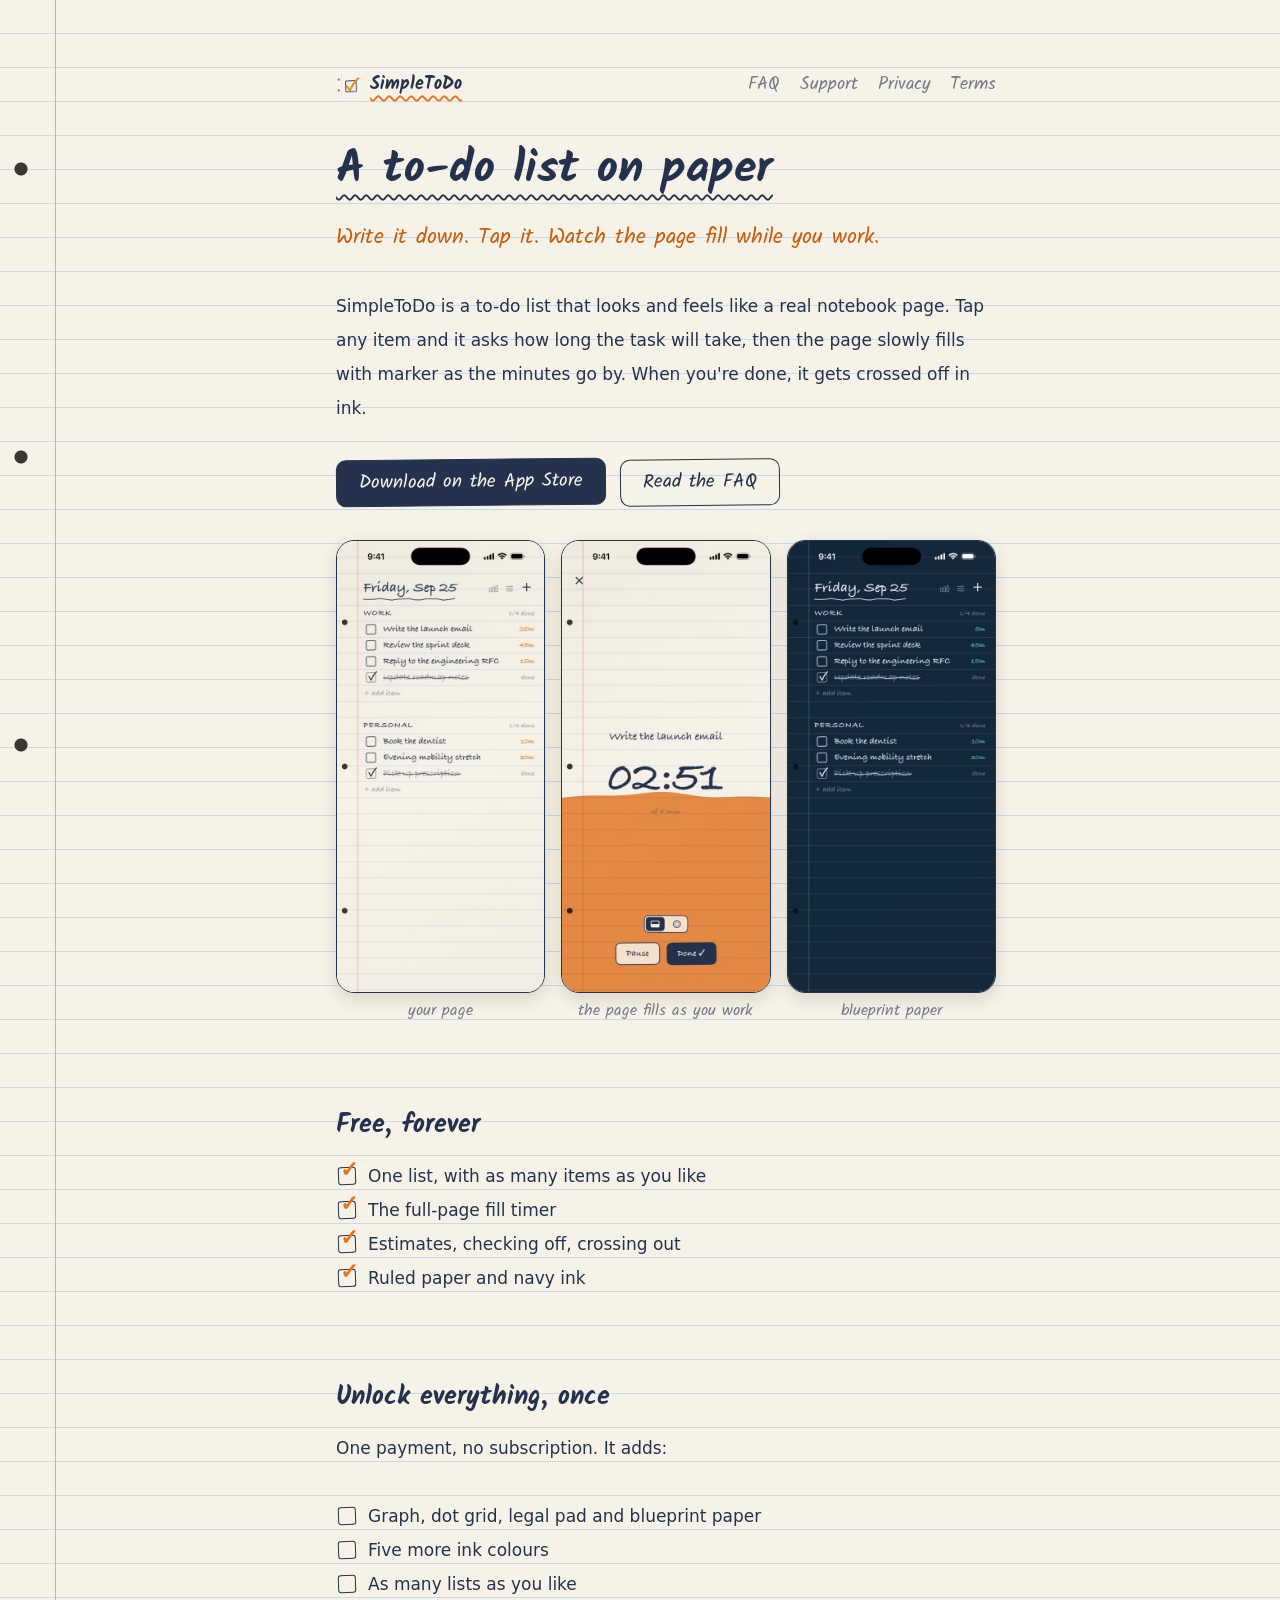
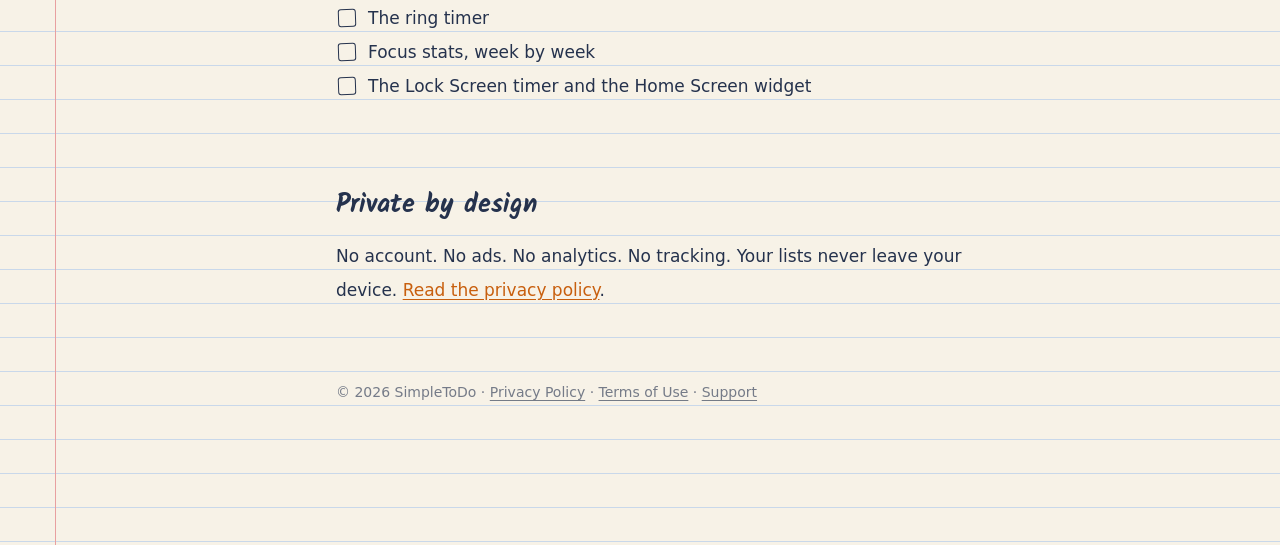
==== index.html @ 9720e48b "SimpleToDo website: landing, support, FAQ, privacy policy, terms Co-Authored-By: Claude Opus 5.5 <no" ====
<!doctype html>
<html lang="en">
<head>
  <meta charset="utf-8">
  <meta name="viewport" content="width=device-width, initial-scale=1">
  <title>SimpleToDo</title>
  <meta name="description" content="A to-do list written on paper, with a focus timer that fills the page as you work. One list free forever, one payment to unlock everything.">
  <meta name="color-scheme" content="light dark">
  <link rel="icon" href="assets/icon.png">
  <link rel="apple-touch-icon" href="assets/icon.png">
  <link rel="preconnect" href="https://fonts.googleapis.com">
  <link rel="preconnect" href="https://fonts.gstatic.com" crossorigin>
  <link href="https://fonts.googleapis.com/css2?family=Kalam:wght@400;700&display=swap" rel="stylesheet">
  <link rel="stylesheet" href="style.css">
</head>
<body>
  <main class="page">
    <nav class="top" aria-label="Site">
      <a class="brand" href="./" aria-current="page"><img src="assets/icon.png" alt="">SimpleToDo</a>
      <a href="faq.html">FAQ</a>
      <a href="support.html">Support</a>
      <a href="privacy.html">Privacy</a>
      <a href="terms.html">Terms</a>
    </nav>

    <h1>A to-do list on paper</h1>
    <p class="lede">Write it down. Tap it. Watch the page fill while you work.</p>

    <p>SimpleToDo is a to-do list that looks and feels like a real notebook page. Tap any item and it asks how long the task will take, then the page slowly fills with marker as the minutes go by. When you're done, it gets crossed off in ink.</p>

    <div class="actions">
      <a class="btn" href="https://apps.apple.com/app/idYOUR_APP_ID">Download on the App Store</a>
      <a class="btn ghost" href="faq.html">Read the FAQ</a>
    </div>

    <div class="shots">
      <figure><img src="assets/01-your-page.jpg" alt="A ruled notebook page with a Work list and a Personal list, some items crossed off" width="506" height="1100" loading="lazy"><figcaption>your page</figcaption></figure>
      <figure><img src="assets/02-fill-timer.jpg" alt="A focus timer at 2 minutes 51 seconds with orange marker filling the bottom half of the page" width="506" height="1100" loading="lazy"><figcaption>the page fills as you work</figcaption></figure>
      <figure><img src="assets/06-blueprint-paper.jpg" alt="The same list on dark blue blueprint paper with chalk-white ink" width="506" height="1100" loading="lazy"><figcaption>blueprint paper</figcaption></figure>
    </div>

    <h2>Free, forever</h2>
    <ul class="checks">
      <li class="done">One list, with as many items as you like</li>
      <li class="done">The full-page fill timer</li>
      <li class="done">Estimates, checking off, crossing out</li>
      <li class="done">Ruled paper and navy ink</li>
    </ul>

    <h2>Unlock everything, once</h2>
    <p>One payment, no subscription. It adds:</p>
    <ul class="checks">
      <li>Graph, dot grid, legal pad and blueprint paper</li>
      <li>Five more ink colours</li>
      <li>As many lists as you like</li>
      <li>The ring timer</li>
      <li>Focus stats, week by week</li>
      <li>The Lock Screen timer and the Home Screen widget</li>
    </ul>

    <h2>Private by design</h2>
    <p>No account. No ads. No analytics. No tracking. Your lists never leave your device. <a href="privacy.html">Read the privacy policy</a>.</p>

    <footer>
      <p>© 2026 SimpleToDo · <a href="privacy.html">Privacy Policy</a> · <a href="terms.html">Terms of Use</a> · <a href="support.html">Support</a></p>
    </footer>
  </main>
</body>
</html>
---- style.css ----
/* SimpleToDo — ruled paper, navy ink, orange marker. Mirrors Theme.swift. */

:root {
  --paper: #F7F2E7;
  --rule: #C9D8EA;
  --margin: #E8A0A0;
  --hole: #3A3632;
  --ink: #25324D;
  --ink-faded: rgba(37, 50, 77, 0.62);
  --marker: #C85F0E;          /* a touch darker than the app's #E8731A so body links pass contrast */
  --marker-bright: #E8731A;
  --card: rgba(255, 255, 255, 0.45);
  --line: 34px;
  --margin-x: 56px;
  --hand: "Kalam", "Bradley Hand", "Segoe Print", cursive;
  --body: -apple-system, BlinkMacSystemFont, "Segoe UI", system-ui, sans-serif;
}

/* Blueprint paper for dark mode, like the app's paid page. */
@media (prefers-color-scheme: dark) {
  :root:not([data-theme="light"]) {
    --paper: #14283C;
    --rule: rgba(255, 255, 255, 0.10);
    --margin: rgba(111, 168, 214, 0.5);
    --hole: rgba(0, 0, 0, 0.55);
    --ink: #EAF2FA;
    --ink-faded: rgba(234, 242, 250, 0.66);
    --marker: #4FD1C5;
    --marker-bright: #4FD1C5;
    --card: rgba(255, 255, 255, 0.05);
  }
}
:root[data-theme="dark"] {
  --paper: #14283C;
  --rule: rgba(255, 255, 255, 0.10);
  --margin: rgba(111, 168, 214, 0.5);
  --hole: rgba(0, 0, 0, 0.55);
  --ink: #EAF2FA;
  --ink-faded: rgba(234, 242, 250, 0.66);
  --marker: #4FD1C5;
  --marker-bright: #4FD1C5;
  --card: rgba(255, 255, 255, 0.05);
}

* { box-sizing: border-box; }

html { -webkit-text-size-adjust: 100%; }

body {
  margin: 0;
  color: var(--ink);
  background-color: var(--paper);
  background-image:
    linear-gradient(to right, transparent calc(var(--margin-x) - 1px), var(--margin) calc(var(--margin-x) - 1px), var(--margin) var(--margin-x), transparent var(--margin-x)),
    repeating-linear-gradient(to bottom, transparent 0, transparent calc(var(--line) - 1px), var(--rule) calc(var(--line) - 1px), var(--rule) var(--line));
  background-attachment: local;
  font-family: var(--body);
  font-size: 17px;
  line-height: var(--line);
  min-height: 100vh;
}

/* Punched holes down the left edge. */
body::before {
  content: "";
  position: fixed;
  left: 14px;
  top: 0;
  bottom: 0;
  width: 14px;
  background: radial-gradient(circle at 7px 7px, var(--hole) 6px, transparent 7px) 0 18vh / 14px 32vh repeat-y;
  pointer-events: none;
}

.page {
  max-width: 760px;
  margin: 0 auto;
  padding: calc(var(--line) * 2) 24px calc(var(--line) * 3) calc(var(--margin-x) + 20px);
}

nav.top {
  display: flex;
  flex-wrap: wrap;
  gap: 4px 20px;
  font-family: var(--hand);
  font-size: 18px;
  margin-bottom: var(--line);
}
nav.top a { color: var(--ink-faded); text-decoration: none; }
nav.top a:hover, nav.top a[aria-current="page"] { color: var(--ink); }
nav.top a[aria-current="page"] { text-decoration: underline wavy var(--marker-bright) 1.5px; text-underline-offset: 6px; }
nav.top .brand { color: var(--ink); font-weight: 700; margin-right: auto; display: inline-flex; align-items: center; gap: 8px; }
nav.top .brand img { width: 26px; height: 26px; border-radius: 6px; }

h1, h2, h3 { font-family: var(--hand); font-weight: 700; margin: 0; }
h1 {
  font-size: clamp(34px, 7vw, 46px);
  line-height: calc(var(--line) * 2);
  display: inline-block;
  text-decoration: underline wavy var(--ink) 1.5px;
  text-underline-offset: 12px;
  text-wrap: balance;
}
h2 { font-size: 26px; line-height: calc(var(--line) * 2); padding-top: var(--line); text-wrap: balance; }
h3 { font-size: 20px; line-height: var(--line); padding-top: calc(var(--line) / 2); }

p, ul, ol { margin: 0 0 var(--line); }
ul, ol { padding-left: 22px; }
li { margin: 0; }

.lede { font-family: var(--hand); font-size: 22px; color: var(--marker); margin-top: calc(var(--line) / 2); }
.meta { color: var(--ink-faded); font-size: 15px; }

a { color: var(--marker); text-underline-offset: 3px; }
a:hover { text-decoration-thickness: 2px; }

strong { font-weight: 650; }

.note {
  background: var(--card);
  border: 1.5px solid var(--ink);
  border-radius: 10px;
  padding: calc(var(--line) / 2) 18px;
  margin: 0 0 var(--line);
  transform: rotate(-0.25deg);
}
.note p:last-child { margin-bottom: 0; }

.checks { list-style: none; padding-left: 0; }
.checks li { padding-left: 32px; position: relative; }
.checks li::before {
  content: "";
  position: absolute; left: 2px; top: 8px;
  width: 16px; height: 16px;
  border: 1.6px solid var(--ink);
  border-radius: 3px;
  transform: rotate(-2deg);
}
.checks li.done::after {
  content: "✓";
  position: absolute; left: 4px; top: -4px;
  font-family: var(--hand); font-size: 22px; font-weight: 700; color: var(--marker-bright);
}

.btn {
  display: inline-block;
  font-family: var(--hand);
  font-size: 19px;
  line-height: 1;
  padding: 13px 22px;
  border: 1.6px solid var(--ink);
  border-radius: 10px;
  background: var(--ink);
  color: var(--paper);
  text-decoration: none;
  transform: rotate(-0.6deg);
}
.btn.ghost { background: transparent; color: var(--ink); }
.btn:hover { transform: rotate(0) scale(1.02); }
.actions { display: flex; flex-wrap: wrap; gap: 14px; margin-bottom: var(--line); }

.shots {
  display: grid;
  grid-template-columns: repeat(3, 1fr);
  gap: 16px;
  margin: 0 0 var(--line);
}
.shots figure { margin: 0; }
.shots img {
  width: 100%; height: auto; display: block;
  border-radius: 18px;
  border: 1.5px solid var(--ink);
  box-shadow: 0 6px 18px rgba(0, 0, 0, 0.12);
}
.shots figcaption { font-family: var(--hand); font-size: 16px; text-align: center; color: var(--ink-faded); line-height: 1.5; margin-top: 6px; }

details {
  border-bottom: 1px dashed var(--ink-faded);
  padding: calc(var(--line) / 4) 0;
}
details summary {
  cursor: pointer;
  font-family: var(--hand);
  font-size: 20px;
  font-weight: 700;
  list-style: none;
  padding-left: 26px;
  position: relative;
}
details summary::-webkit-details-marker { display: none; }
details summary::before { content: "+"; position: absolute; left: 4px; color: var(--marker-bright); }
details[open] summary::before { content: "–"; }
details > div { padding: calc(var(--line) / 2) 0 0 26px; }

table { border-collapse: collapse; width: 100%; margin-bottom: var(--line); font-size: 16px; }
th, td { text-align: left; padding: 4px 10px 4px 0; vertical-align: top; border-bottom: 1px solid var(--rule); }
th { font-family: var(--hand); font-size: 18px; }
.table-wrap { overflow-x: auto; }

footer {
  margin-top: calc(var(--line) * 2);
  font-size: 14px;
  color: var(--ink-faded);
}
footer a { color: var(--ink-faded); }

@media (max-width: 640px) {
  :root { --margin-x: 40px; }
  body { font-size: 16px; }
  .page { padding: var(--line) 16px calc(var(--line) * 2) calc(var(--margin-x) + 12px); }
  .shots { grid-template-columns: repeat(2, 1fr); }
  .shots figure:nth-child(3) { display: none; }
  body::before { left: 8px; }
}
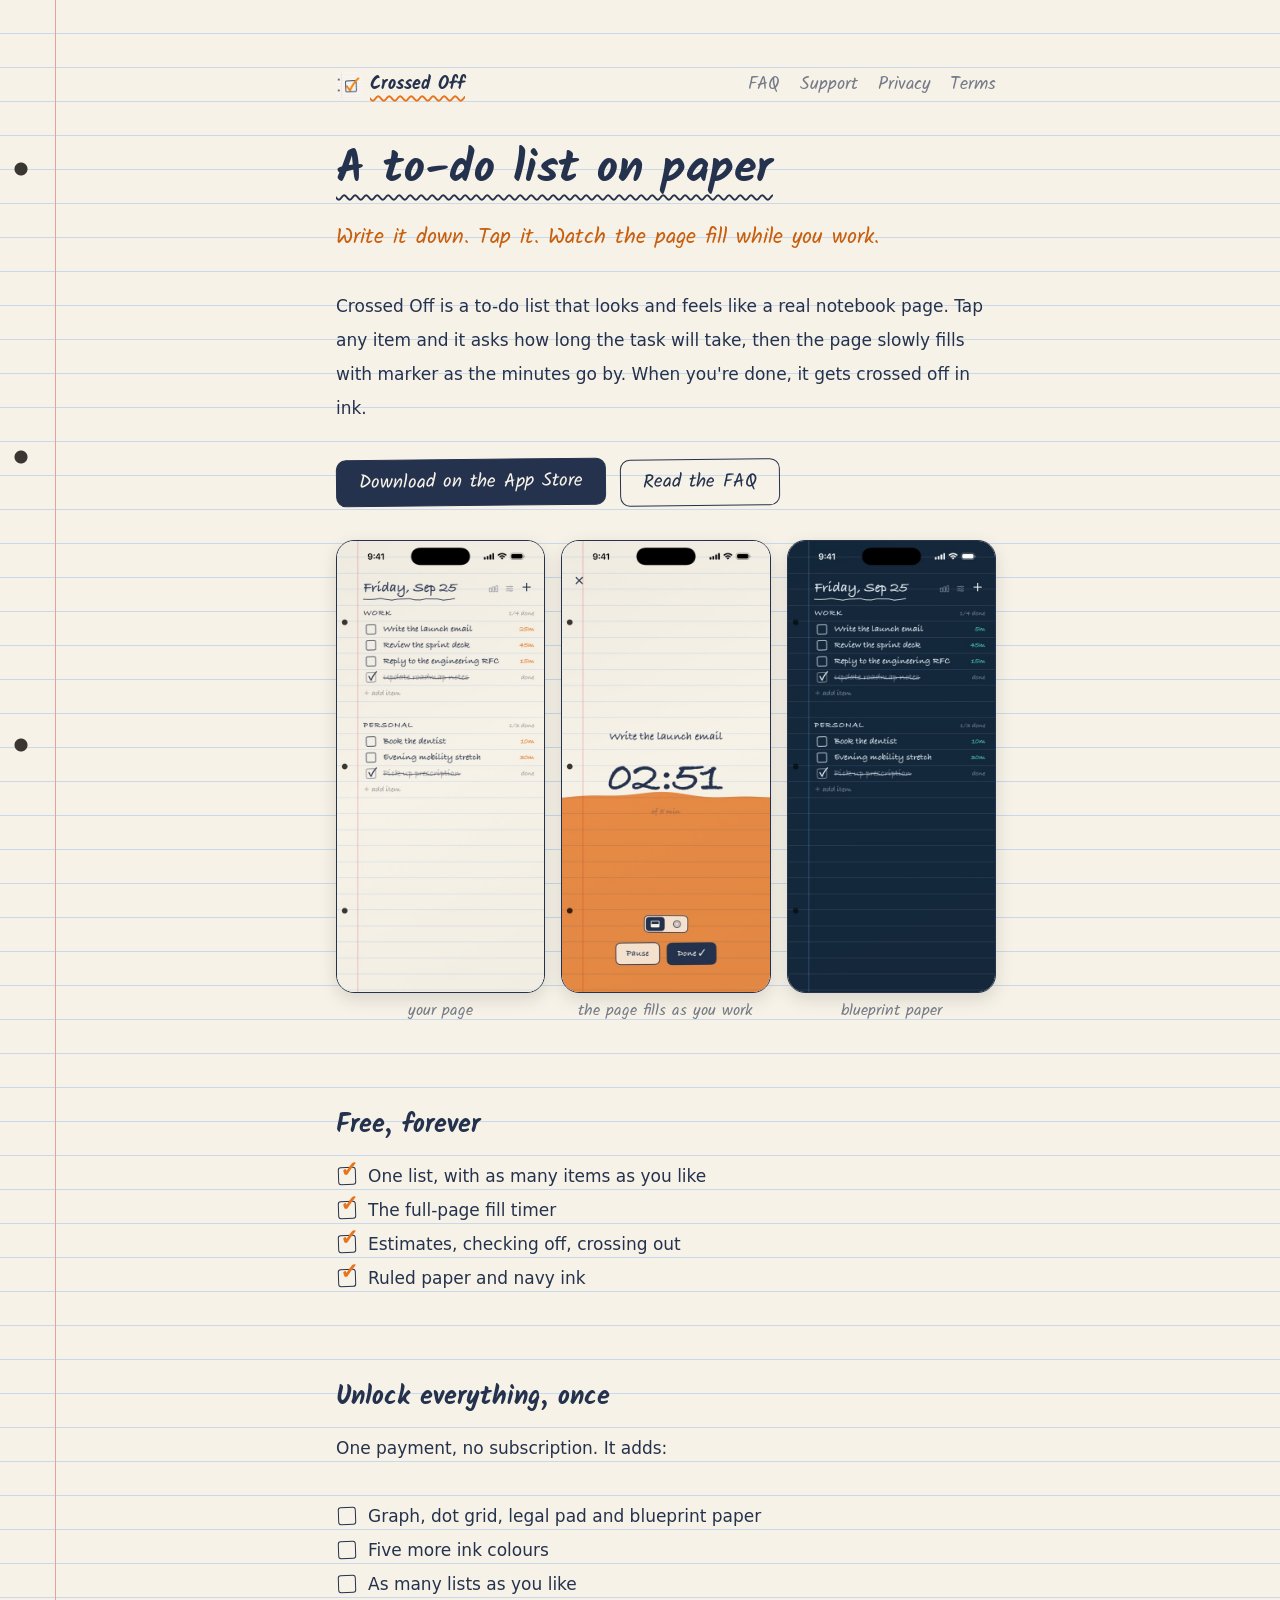
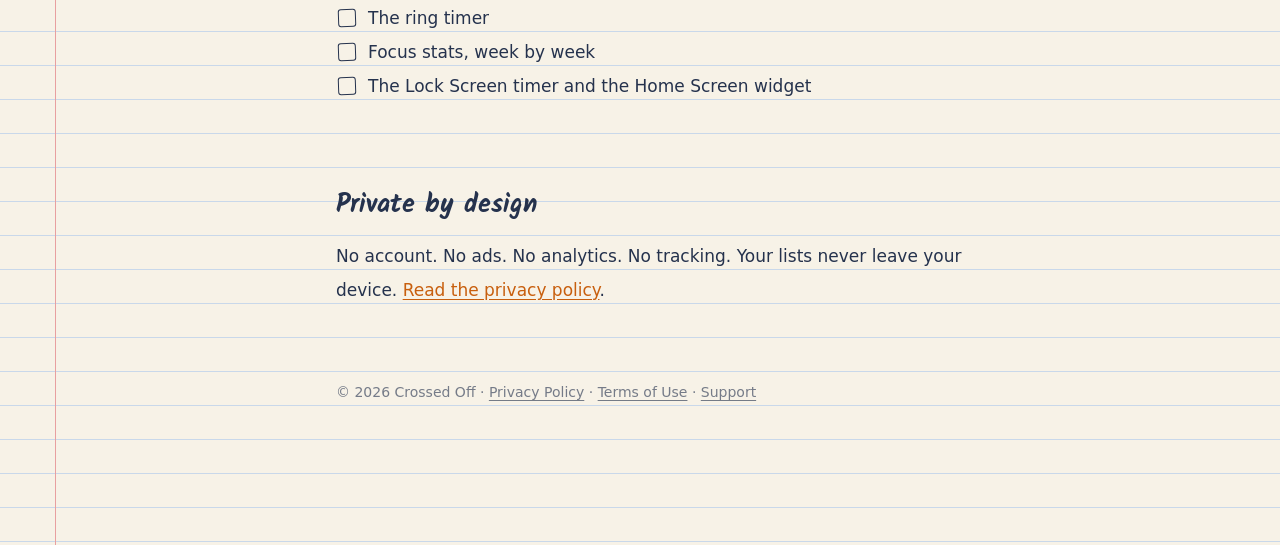
==== commit a0255b67: "Rename the app to Crossed Off Co-Authored-By: Claude Opus 5.5 <noreply@anthropic.com>" ====
--- a/index.html
+++ b/index.html
@@ -3,7 +3,7 @@
 <head>
   <meta charset="utf-8">
   <meta name="viewport" content="width=device-width, initial-scale=1">
-  <title>SimpleToDo</title>
+  <title>Crossed Off</title>
   <meta name="description" content="A to-do list written on paper, with a focus timer that fills the page as you work. One list free forever, one payment to unlock everything.">
   <meta name="color-scheme" content="light dark">
   <link rel="icon" href="assets/icon.png">
@@ -16,7 +16,7 @@
 <body>
   <main class="page">
     <nav class="top" aria-label="Site">
-      <a class="brand" href="./" aria-current="page"><img src="assets/icon.png" alt="">SimpleToDo</a>
+      <a class="brand" href="./" aria-current="page"><img src="assets/icon.png" alt="">Crossed Off</a>
       <a href="faq.html">FAQ</a>
       <a href="support.html">Support</a>
       <a href="privacy.html">Privacy</a>
@@ -26,7 +26,7 @@
     <h1>A to-do list on paper</h1>
     <p class="lede">Write it down. Tap it. Watch the page fill while you work.</p>
 
-    <p>SimpleToDo is a to-do list that looks and feels like a real notebook page. Tap any item and it asks how long the task will take, then the page slowly fills with marker as the minutes go by. When you're done, it gets crossed off in ink.</p>
+    <p>Crossed Off is a to-do list that looks and feels like a real notebook page. Tap any item and it asks how long the task will take, then the page slowly fills with marker as the minutes go by. When you're done, it gets crossed off in ink.</p>
 
     <div class="actions">
       <a class="btn" href="https://apps.apple.com/app/idYOUR_APP_ID">Download on the App Store</a>
@@ -62,7 +62,7 @@
     <p>No account. No ads. No analytics. No tracking. Your lists never leave your device. <a href="privacy.html">Read the privacy policy</a>.</p>
 
     <footer>
-      <p>© 2026 SimpleToDo · <a href="privacy.html">Privacy Policy</a> · <a href="terms.html">Terms of Use</a> · <a href="support.html">Support</a></p>
+      <p>© 2026 Crossed Off · <a href="privacy.html">Privacy Policy</a> · <a href="terms.html">Terms of Use</a> · <a href="support.html">Support</a></p>
     </footer>
   </main>
 </body>
